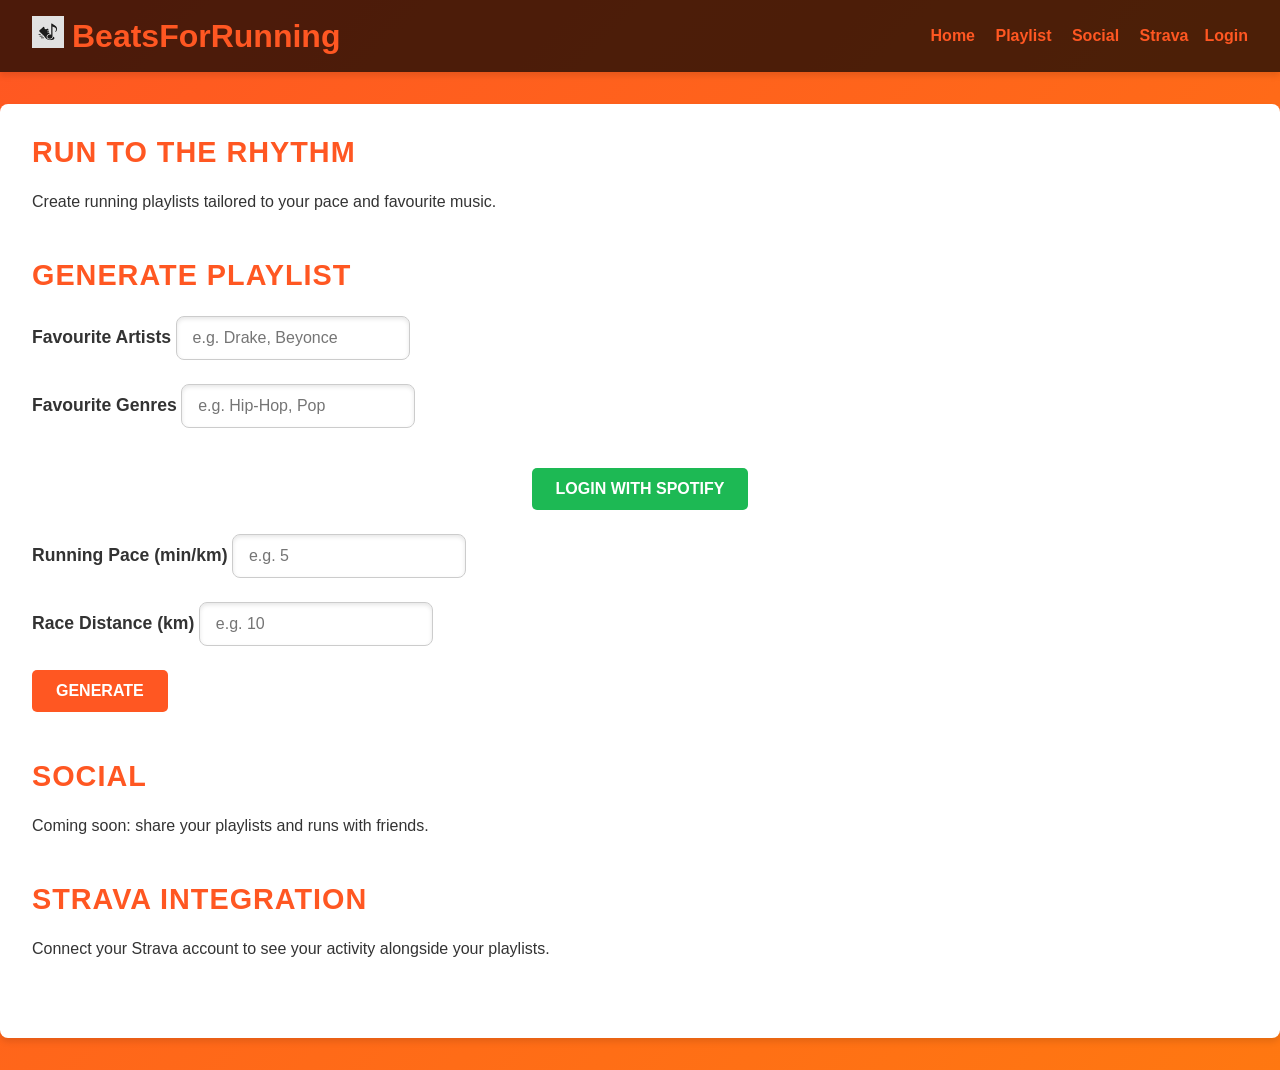
==== index.html @ 437f359e "login changes" ====
<!DOCTYPE html>
<html lang="en">
<head>
  <meta charset="UTF-8" />
  <meta name="viewport" content="width=device-width, initial-scale=1" />
  <link rel="icon" href="/favicon.ico" type="image/x-icon">
  <title>BeatsForRunning</title>
  <style>
    body {
      font-family: "Segoe UI", Tahoma, Geneva, Verdana, sans-serif;
      margin: 0;
      background: linear-gradient(135deg, #ff5722, #ff9800, #ff4081);
      color: #333;
      animation: gradientBG 10s ease infinite;
      background-size: 400% 400%;
    }

    @keyframes gradientBG {
      0% { background-position: 0% 50%; }
      50% { background-position: 100% 50%; }
      100% { background-position: 0% 50%; }
    }

    header {
      background: rgba(0, 0, 0, 0.7);
      padding: 1rem 2rem;
      display: flex;
      justify-content: space-between;
      align-items: center;
      color: #fff;
      box-shadow: 0 4px 6px rgba(0, 0, 0, 0.1);
    }

    #logo {
      display: flex;
      align-items: center;
      font-size: 2rem;
      font-weight: bold;
      color: #ff5722;
    }

    #favicon-logo {
      width: 32px;
      height: 32px;
      margin-right: 0.5rem;
    }

    nav {
      margin-left: auto;
    }

    nav a {
      margin-left: 1rem;
      text-decoration: none;
      color: #ff5722;
      font-weight: bold;
    }

    nav a:hover {
      text-decoration: underline;
    }

    main {
      max-width: 100%;
      margin: 2rem auto;
      padding: 2rem;
      background: #fff;
      border-radius: 8px;
      box-shadow: 0 4px 6px rgba(0, 0, 0, 0.1);
    }

    section {
      margin-bottom: 3rem;
    }

    h2 {
      color: #ff5722;
      margin-top: 0;
      font-size: 1.8rem;
      text-transform: uppercase;
      letter-spacing: 1px;
    }

    form {
      display: flex;
      flex-direction: column;
      gap: 1.5rem;
    }

    label {
      font-weight: bold;
      font-size: 1.1rem;
    }

    input[type="text"], input[type="number"] {
      padding: 0.75rem 1rem;
      font-size: 1rem;
      border-radius: 8px;
      border: 1px solid #ccc;
      box-shadow: inset 0 2px 4px rgba(0, 0, 0, 0.1);
      transition: border-color 0.3s;
    }

    input[type="text"]:focus, input[type="number"]:focus {
      border-color: #ff5722;
      outline: none;
    }

    button {
      background: #ff5722;
      color: #fff;
      padding: 0.75rem 1.5rem;
      border: none;
      border-radius: 5px;
      cursor: pointer;
      font-size: 1rem;
      font-weight: bold;
      text-transform: uppercase;
      transition: background 0.3s, transform 0.2s;
      width: auto; /* Adjust width to fit content */
      align-self: flex-start; /* Align with input boxes */
    }

    button:hover {
      background: #e64a19;
      transform: scale(1.05);
    }

    .song {
      padding: 0.75rem 0;
      border-bottom: 1px solid #eee;
      font-size: 1.1rem;
      display: flex;
      align-items: center;
    }

    .song::before {
      content: "♪";
      margin-right: 0.5rem;
      color: #ff4081;
      font-size: 1.2rem;
    }

    .playlist h3 {
      color: #ff4081;
      font-size: 1.5rem;
      margin-bottom: 1rem;
    }

    .playlist {
      animation: fadeIn 1s ease;
    }

    @keyframes fadeIn {
      from { opacity: 0; }
      to { opacity: 1; }
    }

    .section-link {
      text-decoration: none;
      color: #ff5722;
      transition: color 0.3s;
    }

    .section-link:hover {
      color: #e64a19;
      text-decoration: underline;
    }

    #spotify-login {
      margin-top: 1rem;
      text-align: center;
    }

    #spotify-login-btn {
      background: #1DB954;
      color: #fff;
      padding: 0.75rem 1.5rem;
      border: none;
      border-radius: 5px;
      cursor: pointer;
      font-size: 1rem;
      font-weight: bold;
      text-transform: uppercase;
      transition: background 0.3s;
    }

    #spotify-login-btn:hover {
      background: #1aa34a;
    }

    .modal {
      display: none;
      position: fixed;
      z-index: 1000;
      left: 0;
      top: 0;
      width: 100%;
      height: 100%;
      background-color: rgba(0, 0, 0, 0.5);
      justify-content: center;
      align-items: center;
    }

    .modal-content {
      background: #fff;
      padding: 2rem;
      border-radius: 8px;
      width: 100%;
      max-width: 400px;
      box-shadow: 0 4px 6px rgba(0, 0, 0, 0.1);
    }

    .close-btn {
      float: right;
      font-size: 1.5rem;
      cursor: pointer;
    }

    #auth-form div {
      margin-bottom: 1rem;
    }

    #auth-form label {
      display: block;
      font-weight: bold;
      margin-bottom: 0.5rem;
    }

    #auth-form input {
      width: 100%;
      padding: 0.5rem;
      border: 1px solid #ccc;
      border-radius: 5px;
    }

    #auth-submit-btn {
      background: #ff5722;
      color: #fff;
      padding: 0.75rem;
      border: none;
      border-radius: 5px;
      cursor: pointer;
      font-size: 1rem;
      font-weight: bold;
      text-transform: uppercase;
      transition: background 0.3s;
    }

    #auth-submit-btn:hover {
      background: #e64a19;
    }

    #toggle-auth {
      text-align: center;
      margin-top: 1rem;
    }

    #toggle-auth a {
      color: #ff5722;
      text-decoration: none;
      font-weight: bold;
    }

    #toggle-auth a:hover {
      text-decoration: underline;
    }

    /* Additional styles for login modal */
    #login-modal .modal-content {
      max-width: 300px;
    }

    #login-form div {
      margin-bottom: 1rem;
    }

    #login-form label {
      display: block;
      font-weight: bold;
      margin-bottom: 0.5rem;
    }

    #login-form input {
      width: 100%;
      padding: 0.5rem;
      border: 1px solid #ccc;
      border-radius: 5px;
    }

    #login-submit-btn {
      background: #ff5722;
      color: #fff;
      padding: 0.75rem;
      border: none;
      border-radius: 5px;
      cursor: pointer;
      font-size: 1rem;
      font-weight: bold;
      text-transform: uppercase;
      transition: background 0.3s;
    }

    #login-submit-btn:hover {
      background: #e64a19;
    }
  </style>
</head>
<body>
  <header>
    <div id="logo">
      <a href="/">
        <img src="/favicon.ico" alt="BeatsForRunning Logo" id="favicon-logo">
      </a>
      BeatsForRunning
    </div>
    <nav>
      <a href="/">Home</a>
      <a href="/playlist">Playlist</a>
      <a href="/social">Social</a>
      <a href="/strava">Strava</a>
      <a id="user-login" style="float: right; cursor: pointer;">Login</a>
    </nav>
  </header>
  <main>
    <section id="home">
      <h2>Run to the Rhythm</h2>
      <p>Create running playlists tailored to your pace and favourite music.</p>
    </section>

    <section id="playlist">
      <h2>Generate Playlist</h2>
      <form id="playlistForm">
        <div>
          <label for="artists">Favourite Artists</label>
          <input type="text" id="artists" placeholder="e.g. Drake, Beyonce" />
        </div>
        <div>
          <label for="genres">Favourite Genres</label>
          <input type="text" id="genres" placeholder="e.g. Hip-Hop, Pop" />
        </div>
        <div id="spotify-login">
          <button id="spotify-login-btn">Login with Spotify</button>
        </div>
        <div>
          <label for="pace">Running Pace (min/km)</label>
          <input type="number" id="pace" placeholder="e.g. 5" step="0.1" min="1" />
        </div>
        <div>
          <label for="distance">Race Distance (km)</label>
          <input type="number" id="distance" placeholder="e.g. 10" step="0.1" min="1" />
        </div>
        <button type="submit">Generate</button>
      </form>
      <div class="playlist" id="playlistResults"></div>
    </section>

    <section id="social">
      <h2><a href="/social" class="section-link">Social</a></h2>
      <p>Coming soon: share your playlists and runs with friends.</p>
    </section>

    <section id="strava">
      <h2><a href="/strava" class="section-link">Strava Integration</a></h2>
      <p>Connect your Strava account to see your activity alongside your playlists.</p>
    </section>
  </main>

  <div id="auth-modal" class="modal">
    <div class="modal-content">
      <span class="close-btn" id="close-auth-modal">&times;</span>
      <h2 id="auth-modal-title">Sign Up</h2>
      <form id="auth-form">
        <div>
          <label for="username">Username</label>
          <input type="text" id="username" placeholder="Enter your username" required>
        </div>
        <div id="email-field">
          <label for="email">Email</label>
          <input type="email" id="email" placeholder="Enter your email" required>
        </div>
        <div>
          <label for="password">Password</label>
          <input type="password" id="password" placeholder="Enter your password" required>
        </div>
        <button type="submit" id="auth-submit-btn">Sign Up</button>
      </form>
      <p id="toggle-auth">Already have an account? <a href="#" id="toggle-auth-link">Log In</a></p>
    </div>
  </div>

  <!-- Modal for User Login -->
  <div id="login-modal" class="modal">
    <div class="modal-content">
      <span class="close-btn" onclick="closeLoginModal()">&times;</span>
      <h2>User Login</h2>
      <form id="login-form">
        <div>
          <label for="username">Username</label>
          <input type="text" id="username" name="username" placeholder="Enter your username" required />
        </div>
        <div>
          <label for="password">Password</label>
          <input type="password" id="password" name="password" placeholder="Enter your password" required />
        </div>
        <button type="button" id="login-submit-btn" onclick="submitLogin()">Login</button>
      </form>
    </div>
  </div>

  <script>
    // Set your backend base URL here. Use '' if frontend is served by Flask, or 'http://localhost:5000' for local dev.
    const BASE_URL = 'http://localhost:5000';
    

    document.getElementById('playlistForm').addEventListener('submit', function(e) {
      e.preventDefault();

      const artistsInput = document.getElementById('artists').value;
      const genresInput = document.getElementById('genres').value;
      const paceInput = document.getElementById('pace').value;

      const artists = artistsInput.split(',').map(a => a.trim()).filter(Boolean);
      const genres = genresInput.split(',').map(g => g.trim()).filter(Boolean);
      const pace = parseFloat(paceInput);

      const params = new URLSearchParams();
      if (artists.length) params.append('artists', artists.join(','));
      if (genres.length) params.append('genres', genres.join(','));
      if (!isNaN(pace)) params.append('pace', pace);

      fetch(`${BASE_URL}/songs?${params.toString()}`)
        .then(r => r.json())
        .then(data => {
          const container = document.getElementById('playlistResults');
          container.innerHTML = '<h3>Your Playlist</h3>';
          data.songs.forEach(song => {
            const div = document.createElement('div');
            div.className = 'song';
            const tempo = song.tempo ? ` (${song.tempo} BPM)` : '';
            div.textContent = `${song.title} - ${song.artist}${tempo}`;
            container.appendChild(div);
          });
        });
    });

    document.getElementById('spotify-login-btn').addEventListener('click', () => {
        authModal.style.display = 'flex';
      });
    
      closeAuthModal.addEventListener('click', () => {
        authModal.style.display = 'none';
      });
    
      toggleAuthLink.addEventListener('click', (e) => {
        e.preventDefault();
        if (authModalTitle.textContent === 'Sign Up') {
          authModalTitle.textContent = 'Log In';
          authSubmitBtn.textContent = 'Log In';
          emailField.style.display = 'none';
          toggleAuthLink.textContent = 'Sign Up';
        } else {
          authModalTitle.textContent = 'Sign Up';
          authSubmitBtn.textContent = 'Sign Up';
          emailField.style.display = 'block';
          toggleAuthLink.textContent = 'Log In';
        }
      });
    
      authForm.addEventListener('submit', (e) => {
        e.preventDefault();
        const username = document.getElementById('username').value;
        const email = document.getElementById('email')?.value;
        const password = document.getElementById('password').value;
    
        const endpoint = authModalTitle.textContent === 'Sign Up' ? '/signup' : '/login';
        const payload = { username, password };
        if (email) payload.email = email;
    
        fetch(endpoint, {
          method: 'POST',
          headers: { 'Content-Type': 'application/json' },
          body: JSON.stringify(payload),
        })
          .then((response) => response.json())
          .then((data) => {
            if (data.error) {
              alert(data.error);
            } else {
              alert('Success!');
              authModal.style.display = 'none';
            }
          });
      });

    // Open the login modal
    document.getElementById('user-login').addEventListener('click', function(event) {
      event.preventDefault();
      const modal = document.getElementById('login-modal');
      if (modal) {
        modal.style.display = 'flex';
      } else {
        console.error('Login modal not found');
      }
    });

    // Close the login modal
    function closeLoginModal() {
      document.getElementById('login-modal').style.display = 'none';
    }

    // Submit login form
    function submitLogin() {
      const username = document.getElementById('username').value;
      const password = document.getElementById('password').value;

      fetch('/user_login', {
        method: 'POST',
        headers: {
          'Content-Type': 'application/json',
        },
        body: JSON.stringify({ username, password }),
      })
        .then(response => response.json())
        .then(data => {
          if (data.message === 'Login successful') {
            alert('Login successful!');
            closeLoginModal();
          } else {
            alert(data.error || 'Login failed.');
          }
        })
        .catch(error => {
          console.error('Error:', error);
          alert('An error occurred. Please try again.');
        });
    }
  </script>
</body>
</html>
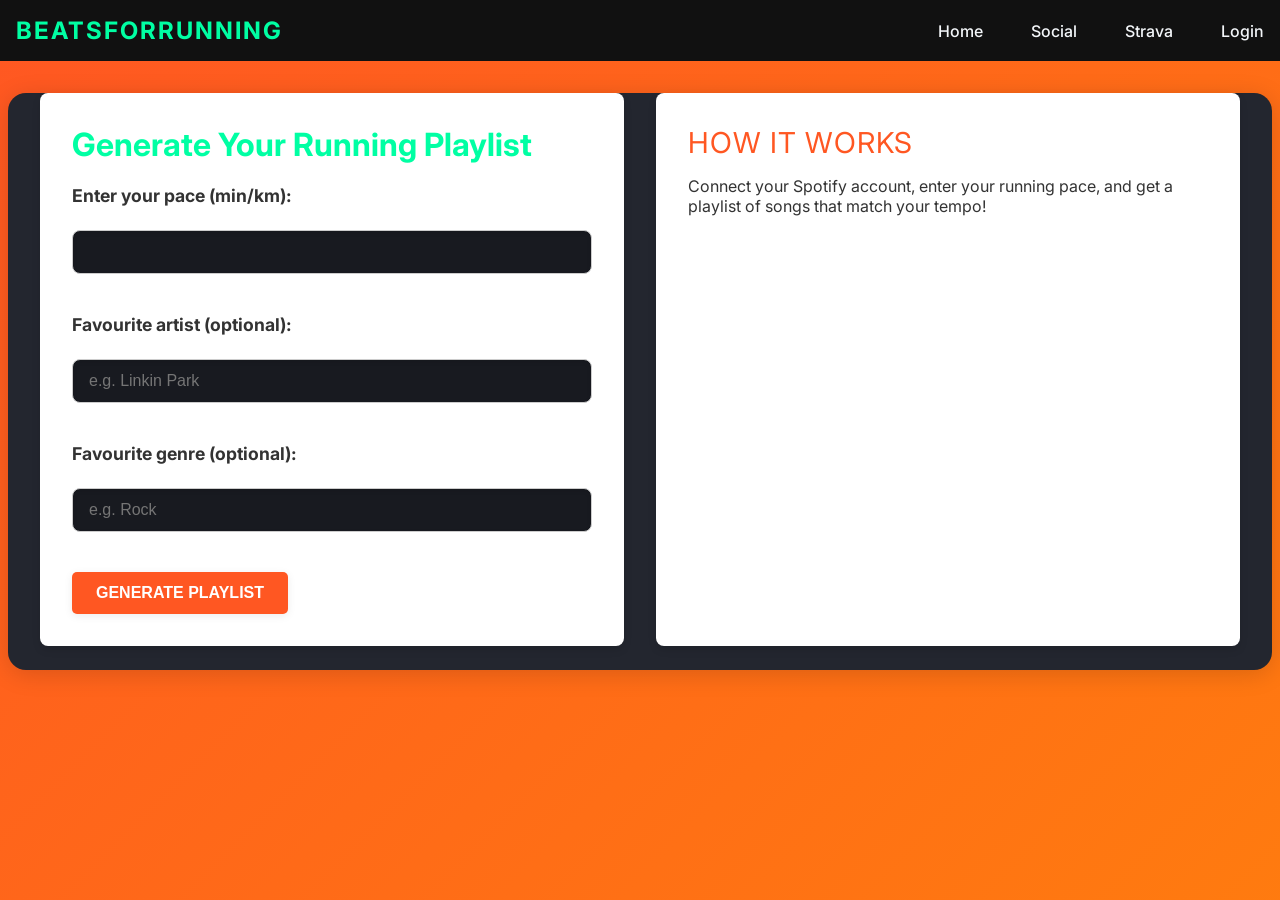
==== commit 1dbd1fd4: "feat: implement TICKET-004 Playlist Assembly and TICKET-003 Spotify Health" ====
--- a/index.html
+++ b/index.html
@@ -5,9 +5,16 @@
   <meta name="viewport" content="width=device-width, initial-scale=1" />
   <link rel="icon" href="/favicon.ico" type="image/x-icon">
   <title>BeatsForRunning</title>
+  <link rel="stylesheet" href="static/leetify-theme.css">
+  <link href="https://fonts.googleapis.com/css?family=Inter:400,500,700&display=swap" rel="stylesheet">
   <style>
+    /* Remove or override old styles that conflict with the new theme */
+    body, header, main, section, nav, #logo, nav a, main, h2 {
+      all: unset;
+    }
+
     body {
-      font-family: "Segoe UI", Tahoma, Geneva, Verdana, sans-serif;
+      font-family: "Inter", sans-serif;
       margin: 0;
       background: linear-gradient(135deg, #ff5722, #ff9800, #ff4081);
       color: #333;
@@ -304,238 +311,113 @@
     #login-submit-btn:hover {
       background: #e64a19;
     }
+
+    /* New styles for modern layout */
+    nav {
+      background: #111;
+      padding: 1rem;
+      display: flex;
+      justify-content: space-between;
+      align-items: center;
+      color: #fff;
+      position: relative;
+      z-index: 1000;
+    }
+
+    .logo {
+      font-size: 1.8rem;
+      font-weight: bold;
+      color: #ff5722;
+      text-transform: uppercase;
+      letter-spacing: 1px;
+    }
+
+    .nav-links {
+      display: flex;
+      gap: 2rem;
+    }
+
+    .nav-links a {
+      color: #fff;
+      text-decoration: none;
+      font-weight: 500;
+      transition: color 0.3s;
+    }
+
+    .nav-links a:hover {
+      color: #ff5722;
+    }
+
+    .container {
+      max-width: 1200px;
+      margin: 2rem auto;
+      padding: 0 2rem;
+      display: grid;
+      grid-template-columns: 1fr 1fr;
+      gap: 2rem;
+    }
+
+    .card {
+      background: #fff;
+      padding: 2rem;
+      border-radius: 8px;
+      box-shadow: 0 4px 8px rgba(0, 0, 0, 0.1);
+      transition: transform 0.3s;
+    }
+
+    .card:hover {
+      transform: translateY(-5px);
+    }
+
+    .btn {
+      background: #ff5722;
+      color: #fff;
+      padding: 0.75rem 1.5rem;
+      border: none;
+      border-radius: 5px;
+      cursor: pointer;
+      font-size: 1rem;
+      font-weight: bold;
+      text-transform: uppercase;
+      transition: background 0.3s, transform 0.2s;
+    }
+
+    .btn:hover {
+      background: #e64a19;
+      transform: scale(1.05);
+    }
   </style>
 </head>
 <body>
-  <header>
-    <div id="logo">
-      <a href="/">
-        <img src="/favicon.ico" alt="BeatsForRunning Logo" id="favicon-logo">
-      </a>
-      BeatsForRunning
+    <nav>
+      <div class="logo">BeatsForRunning</div>
+      <div class="nav-links">
+        <a href="/">Home</a>
+        <a href="/social">Social</a>
+        <a href="/strava">Strava</a>
+        <a id="user-login" style="cursor:pointer;">Login</a>
+      </div>
+    </nav>
+    <div class="container">
+      <div class="card">
+        <h1>Generate Your Running Playlist</h1>
+        <form id="playlistForm">
+          <label for="pace">Enter your pace (min/km):</label>
+          <input type="number" id="pace" name="pace" step="0.01" min="2" max="15" required />
+          <label for="artist">Favourite artist (optional):</label>
+          <input type="text" id="artist" name="artist" placeholder="e.g. Linkin Park" />
+          <label for="genre">Favourite genre (optional):</label>
+          <input type="text" id="genre" name="genre" placeholder="e.g. Rock" />
+          <button type="submit" class="btn">Generate Playlist</button>
+        </form>
+        <div id="playlistResults"></div>
+      </div>
+      <div class="card">
+        <h2>How It Works</h2>
+        <p>Connect your Spotify account, enter your running pace, and get a playlist of songs that match your tempo!</p>
+      </div>
     </div>
-    <nav>
-      <a href="/">Home</a>
-      <a href="/playlist">Playlist</a>
-      <a href="/social">Social</a>
-      <a href="/strava">Strava</a>
-      <a id="user-login" style="float: right; cursor: pointer;">Login</a>
-    </nav>
-  </header>
-  <main>
-    <section id="home">
-      <h2>Run to the Rhythm</h2>
-      <p>Create running playlists tailored to your pace and favourite music.</p>
-    </section>
-
-    <section id="playlist">
-      <h2>Generate Playlist</h2>
-      <form id="playlistForm">
-        <div>
-          <label for="artists">Favourite Artists</label>
-          <input type="text" id="artists" placeholder="e.g. Drake, Beyonce" />
-        </div>
-        <div>
-          <label for="genres">Favourite Genres</label>
-          <input type="text" id="genres" placeholder="e.g. Hip-Hop, Pop" />
-        </div>
-        <div id="spotify-login">
-          <button id="spotify-login-btn">Login with Spotify</button>
-        </div>
-        <div>
-          <label for="pace">Running Pace (min/km)</label>
-          <input type="number" id="pace" placeholder="e.g. 5" step="0.1" min="1" />
-        </div>
-        <div>
-          <label for="distance">Race Distance (km)</label>
-          <input type="number" id="distance" placeholder="e.g. 10" step="0.1" min="1" />
-        </div>
-        <button type="submit">Generate</button>
-      </form>
-      <div class="playlist" id="playlistResults"></div>
-    </section>
-
-    <section id="social">
-      <h2><a href="/social" class="section-link">Social</a></h2>
-      <p>Coming soon: share your playlists and runs with friends.</p>
-    </section>
-
-    <section id="strava">
-      <h2><a href="/strava" class="section-link">Strava Integration</a></h2>
-      <p>Connect your Strava account to see your activity alongside your playlists.</p>
-    </section>
-  </main>
-
-  <div id="auth-modal" class="modal">
-    <div class="modal-content">
-      <span class="close-btn" id="close-auth-modal">&times;</span>
-      <h2 id="auth-modal-title">Sign Up</h2>
-      <form id="auth-form">
-        <div>
-          <label for="username">Username</label>
-          <input type="text" id="username" placeholder="Enter your username" required>
-        </div>
-        <div id="email-field">
-          <label for="email">Email</label>
-          <input type="email" id="email" placeholder="Enter your email" required>
-        </div>
-        <div>
-          <label for="password">Password</label>
-          <input type="password" id="password" placeholder="Enter your password" required>
-        </div>
-        <button type="submit" id="auth-submit-btn">Sign Up</button>
-      </form>
-      <p id="toggle-auth">Already have an account? <a href="#" id="toggle-auth-link">Log In</a></p>
-    </div>
-  </div>
-
-  <!-- Modal for User Login -->
-  <div id="login-modal" class="modal">
-    <div class="modal-content">
-      <span class="close-btn" onclick="closeLoginModal()">&times;</span>
-      <h2>User Login</h2>
-      <form id="login-form">
-        <div>
-          <label for="username">Username</label>
-          <input type="text" id="username" name="username" placeholder="Enter your username" required />
-        </div>
-        <div>
-          <label for="password">Password</label>
-          <input type="password" id="password" name="password" placeholder="Enter your password" required />
-        </div>
-        <button type="button" id="login-submit-btn" onclick="submitLogin()">Login</button>
-      </form>
-    </div>
-  </div>
-
-  <script>
-    // Set your backend base URL here. Use '' if frontend is served by Flask, or 'http://localhost:5000' for local dev.
-    const BASE_URL = 'http://localhost:5000';
-    
-
-    document.getElementById('playlistForm').addEventListener('submit', function(e) {
-      e.preventDefault();
-
-      const artistsInput = document.getElementById('artists').value;
-      const genresInput = document.getElementById('genres').value;
-      const paceInput = document.getElementById('pace').value;
-
-      const artists = artistsInput.split(',').map(a => a.trim()).filter(Boolean);
-      const genres = genresInput.split(',').map(g => g.trim()).filter(Boolean);
-      const pace = parseFloat(paceInput);
-
-      const params = new URLSearchParams();
-      if (artists.length) params.append('artists', artists.join(','));
-      if (genres.length) params.append('genres', genres.join(','));
-      if (!isNaN(pace)) params.append('pace', pace);
-
-      fetch(`${BASE_URL}/songs?${params.toString()}`)
-        .then(r => r.json())
-        .then(data => {
-          const container = document.getElementById('playlistResults');
-          container.innerHTML = '<h3>Your Playlist</h3>';
-          data.songs.forEach(song => {
-            const div = document.createElement('div');
-            div.className = 'song';
-            const tempo = song.tempo ? ` (${song.tempo} BPM)` : '';
-            div.textContent = `${song.title} - ${song.artist}${tempo}`;
-            container.appendChild(div);
-          });
-        });
-    });
-
-    document.getElementById('spotify-login-btn').addEventListener('click', () => {
-        authModal.style.display = 'flex';
-      });
-    
-      closeAuthModal.addEventListener('click', () => {
-        authModal.style.display = 'none';
-      });
-    
-      toggleAuthLink.addEventListener('click', (e) => {
-        e.preventDefault();
-        if (authModalTitle.textContent === 'Sign Up') {
-          authModalTitle.textContent = 'Log In';
-          authSubmitBtn.textContent = 'Log In';
-          emailField.style.display = 'none';
-          toggleAuthLink.textContent = 'Sign Up';
-        } else {
-          authModalTitle.textContent = 'Sign Up';
-          authSubmitBtn.textContent = 'Sign Up';
-          emailField.style.display = 'block';
-          toggleAuthLink.textContent = 'Log In';
-        }
-      });
-    
-      authForm.addEventListener('submit', (e) => {
-        e.preventDefault();
-        const username = document.getElementById('username').value;
-        const email = document.getElementById('email')?.value;
-        const password = document.getElementById('password').value;
-    
-        const endpoint = authModalTitle.textContent === 'Sign Up' ? '/signup' : '/login';
-        const payload = { username, password };
-        if (email) payload.email = email;
-    
-        fetch(endpoint, {
-          method: 'POST',
-          headers: { 'Content-Type': 'application/json' },
-          body: JSON.stringify(payload),
-        })
-          .then((response) => response.json())
-          .then((data) => {
-            if (data.error) {
-              alert(data.error);
-            } else {
-              alert('Success!');
-              authModal.style.display = 'none';
-            }
-          });
-      });
-
-    // Open the login modal
-    document.getElementById('user-login').addEventListener('click', function(event) {
-      event.preventDefault();
-      const modal = document.getElementById('login-modal');
-      if (modal) {
-        modal.style.display = 'flex';
-      } else {
-        console.error('Login modal not found');
-      }
-    });
-
-    // Close the login modal
-    function closeLoginModal() {
-      document.getElementById('login-modal').style.display = 'none';
-    }
-
-    // Submit login form
-    function submitLogin() {
-      const username = document.getElementById('username').value;
-      const password = document.getElementById('password').value;
-
-      fetch('/user_login', {
-        method: 'POST',
-        headers: {
-          'Content-Type': 'application/json',
-        },
-        body: JSON.stringify({ username, password }),
-      })
-        .then(response => response.json())
-        .then(data => {
-          if (data.message === 'Login successful') {
-            alert('Login successful!');
-            closeLoginModal();
-          } else {
-            alert(data.error || 'Login failed.');
-          }
-        })
-        .catch(error => {
-          console.error('Error:', error);
-          alert('An error occurred. Please try again.');
-        });
-    }
-  </script>
-</body>
+    <script src="static/app.js"></script>
+  </body>
 </html>
 
--- a/static/leetify-theme.css
+++ b/static/leetify-theme.css
@@ -0,0 +1,109 @@
+body {
+  background: #181A20;
+  color: #F3F6F9;
+  font-family: 'Inter', Arial, sans-serif;
+  margin: 0;
+  padding: 0;
+}
+
+nav {
+  background: #23262F;
+  padding: 1rem 2rem;
+  display: flex;
+  align-items: center;
+  justify-content: space-between;
+  box-shadow: 0 2px 8px rgba(0,0,0,0.1);
+}
+
+nav .logo {
+  font-size: 1.5rem;
+  font-weight: bold;
+  color: #00FFA3;
+  letter-spacing: 2px;
+}
+
+nav .nav-links {
+  display: flex;
+  gap: 2rem;
+}
+
+nav .nav-links a {
+  color: #F3F6F9;
+  text-decoration: none;
+  font-weight: 500;
+  transition: color 0.2s;
+}
+
+nav .nav-links a:hover {
+  color: #00FFA3;
+}
+
+.container {
+  max-width: 900px;
+  margin: 2rem auto;
+  padding: 2rem;
+  background: #23262F;
+  border-radius: 18px;
+  box-shadow: 0 4px 24px rgba(0,0,0,0.15);
+}
+
+.card {
+  background: #23262F;
+  border-radius: 14px;
+  box-shadow: 0 2px 12px rgba(0,0,0,0.12);
+  padding: 1.5rem;
+  margin-bottom: 1.5rem;
+  transition: none;
+}
+
+.card:hover {
+  box-shadow: 0 2px 12px rgba(0,0,0,0.12);
+  transform: none;
+}
+
+h1, h2, h3 {
+  color: #00FFA3;
+  margin-top: 0;
+}
+
+button, .btn {
+  background: linear-gradient(90deg, #00FFA3 0%, #00B8FF 100%);
+  color: #181A20;
+  border: none;
+  border-radius: 8px;
+  padding: 0.75rem 1.5rem;
+  font-size: 1rem;
+  font-weight: bold;
+  cursor: pointer;
+  transition: box-shadow 0.2s, background 0.2s;
+  box-shadow: 0 2px 8px rgba(0,0,0,0.08);
+}
+
+button:hover, .btn:hover {
+  background: linear-gradient(90deg, #00B8FF 0%, #00FFA3 100%);
+  color: #23262F;
+}
+
+input, select {
+  background: #181A20;
+  color: #F3F6F9;
+  border: 1px solid #2A2D3A;
+  border-radius: 6px;
+  padding: 0.5rem 1rem;
+  margin-bottom: 1rem;
+  font-size: 1rem;
+}
+
+@media (max-width: 600px) {
+  .container {
+    padding: 1rem;
+  }
+  nav {
+    flex-direction: column;
+    gap: 1rem;
+  }
+  .nav-links {
+    flex-direction: column;
+    gap: 1rem;
+  }
+}
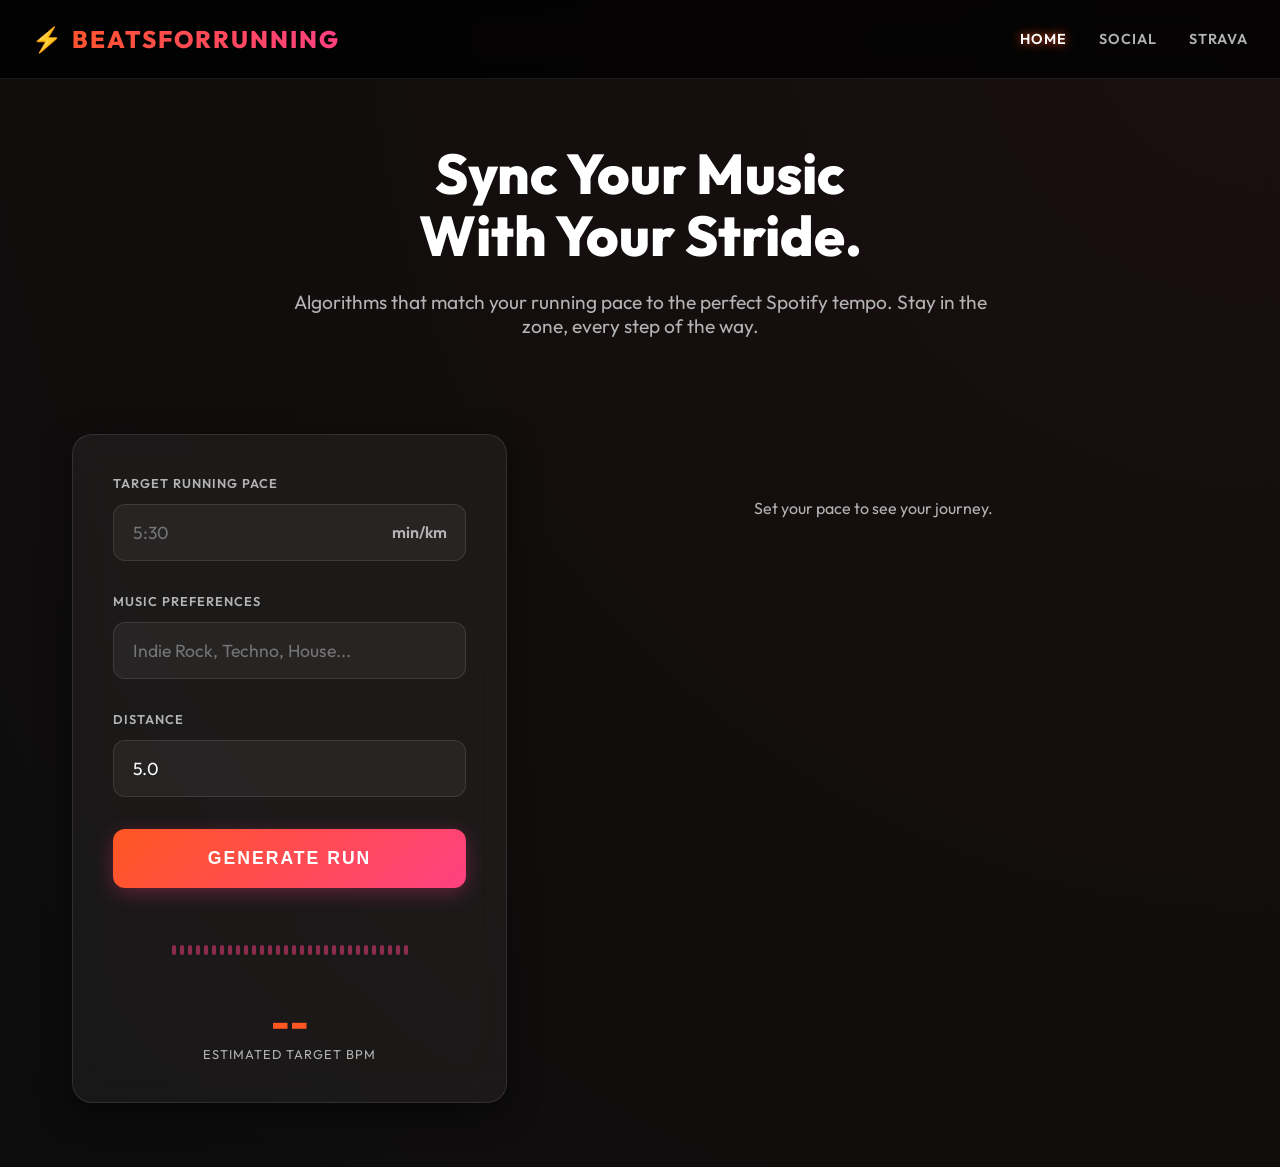
==== commit b821b57f: "fix: restore frontend files to root for Amplify compatibility and update Flask paths" ====
--- a/index.html
+++ b/index.html
@@ -4,420 +4,357 @@
   <meta charset="UTF-8" />
   <meta name="viewport" content="width=device-width, initial-scale=1" />
   <link rel="icon" href="/favicon.ico" type="image/x-icon">
-  <title>BeatsForRunning</title>
-  <link rel="stylesheet" href="static/leetify-theme.css">
-  <link href="https://fonts.googleapis.com/css?family=Inter:400,500,700&display=swap" rel="stylesheet">
+  <title>BeatsForRunning | Sync Your Stride</title>
+  <link href="https://fonts.googleapis.com/css2?family=Outfit:wght@300;400;600;800&display=swap" rel="stylesheet">
   <style>
-    /* Remove or override old styles that conflict with the new theme */
-    body, header, main, section, nav, #logo, nav a, main, h2 {
-      all: unset;
+    :root {
+      --bg-color: #0c0c0c;
+      --card-bg: rgba(255, 255, 255, 0.05);
+      --glass-border: rgba(255, 255, 255, 0.1);
+      --accent-orange: #FF5722;
+      --accent-pink: #FF4081;
+      --spotify-green: #1DB954;
+      --text-main: #ffffff;
+      --text-dim: #b3b3b3;
+    }
+
+    * {
+      box-sizing: border-box;
+      margin: 0;
+      padding: 0;
     }
 
     body {
-      font-family: "Inter", sans-serif;
-      margin: 0;
-      background: linear-gradient(135deg, #ff5722, #ff9800, #ff4081);
-      color: #333;
-      animation: gradientBG 10s ease infinite;
-      background-size: 400% 400%;
-    }
-
-    @keyframes gradientBG {
-      0% { background-position: 0% 50%; }
-      50% { background-position: 100% 50%; }
-      100% { background-position: 0% 50%; }
+      font-family: 'Outfit', sans-serif;
+      background-color: var(--bg-color);
+      color: var(--text-main);
+      overflow-x: hidden;
+      min-height: 100vh;
+      background: radial-gradient(circle at top right, #1a0f0f, var(--bg-color)),
+                  radial-gradient(circle at bottom left, #0f1a14, var(--bg-color));
     }
 
     header {
-      background: rgba(0, 0, 0, 0.7);
-      padding: 1rem 2rem;
+      padding: 1.5rem 2rem;
       display: flex;
       justify-content: space-between;
       align-items: center;
-      color: #fff;
-      box-shadow: 0 4px 6px rgba(0, 0, 0, 0.1);
-    }
-
-    #logo {
-      display: flex;
-      align-items: center;
-      font-size: 2rem;
-      font-weight: bold;
-      color: #ff5722;
-    }
-
-    #favicon-logo {
-      width: 32px;
-      height: 32px;
-      margin-right: 0.5rem;
+      background: rgba(0, 0, 0, 0.8);
+      backdrop-filter: blur(10px);
+      position: sticky;
+      top: 0;
+      z-index: 100;
+      border-bottom: 1px solid var(--glass-border);
+    }
+
+    .logo {
+      font-size: 1.5rem;
+      font-weight: 800;
+      text-transform: uppercase;
+      letter-spacing: 2px;
+      background: linear-gradient(90deg, var(--accent-orange), var(--accent-pink));
+      -webkit-background-clip: text;
+      -webkit-text-fill-color: transparent;
+      display: flex;
+      align-items: center;
+      gap: 0.5rem;
+    }
+
+    .logo::before {
+      content: '⚡';
+      -webkit-text-fill-color: var(--accent-orange);
     }
 
     nav {
-      margin-left: auto;
+      display: flex;
+      gap: 2rem;
     }
 
     nav a {
-      margin-left: 1rem;
+      color: var(--text-dim);
       text-decoration: none;
-      color: #ff5722;
-      font-weight: bold;
-    }
-
-    nav a:hover {
-      text-decoration: underline;
-    }
-
-    main {
-      max-width: 100%;
-      margin: 2rem auto;
-      padding: 2rem;
-      background: #fff;
-      border-radius: 8px;
-      box-shadow: 0 4px 6px rgba(0, 0, 0, 0.1);
-    }
-
-    section {
-      margin-bottom: 3rem;
-    }
-
-    h2 {
-      color: #ff5722;
-      margin-top: 0;
-      font-size: 1.8rem;
+      font-weight: 600;
+      transition: all 0.3s ease;
+      font-size: 0.9rem;
       text-transform: uppercase;
       letter-spacing: 1px;
     }
 
-    form {
-      display: flex;
-      flex-direction: column;
-      gap: 1.5rem;
+    nav a:hover, nav a.active {
+      color: var(--text-main);
+      text-shadow: 0 0 10px var(--accent-orange);
+    }
+
+    .hero {
+      padding: 4rem 2rem;
+      text-align: center;
+      max-width: 800px;
+      margin: 0 auto;
+    }
+
+    .hero h1 {
+      font-size: 3.5rem;
+      font-weight: 800;
+      line-height: 1.1;
+      margin-bottom: 1.5rem;
+    }
+
+    .hero p {
+      color: var(--text-dim);
+      font-size: 1.2rem;
+      margin-bottom: 2rem;
+    }
+
+    .main-container {
+      max-width: 1200px;
+      margin: 0 auto 4rem auto;
+      padding: 0 2rem;
+      display: grid;
+      grid-template-columns: 1fr 1.5fr;
+      gap: 3rem;
+    }
+
+    .glass-card {
+      background: var(--card-bg);
+      backdrop-filter: blur(15px);
+      border: 1px solid var(--glass-border);
+      border-radius: 20px;
+      padding: 2.5rem;
+      box-shadow: 0 10px 30px rgba(0,0,0,0.5);
+    }
+
+    .form-group {
+      margin-bottom: 2rem;
     }
 
     label {
-      font-weight: bold;
+      display: block;
+      margin-bottom: 0.8rem;
+      font-weight: 600;
+      color: var(--text-dim);
+      text-transform: uppercase;
+      font-size: 0.8rem;
+      letter-spacing: 1px;
+    }
+
+    input {
+      width: 100%;
+      background: rgba(255, 255, 255, 0.05);
+      border: 1px solid var(--glass-border);
+      padding: 1rem 1.2rem;
+      border-radius: 12px;
+      color: white;
+      font-family: inherit;
       font-size: 1.1rem;
-    }
-
-    input[type="text"], input[type="number"] {
-      padding: 0.75rem 1rem;
-      font-size: 1rem;
-      border-radius: 8px;
-      border: 1px solid #ccc;
-      box-shadow: inset 0 2px 4px rgba(0, 0, 0, 0.1);
-      transition: border-color 0.3s;
-    }
-
-    input[type="text"]:focus, input[type="number"]:focus {
-      border-color: #ff5722;
+      transition: all 0.3s ease;
+    }
+
+    input:focus {
       outline: none;
-    }
-
-    button {
-      background: #ff5722;
-      color: #fff;
-      padding: 0.75rem 1.5rem;
+      border-color: var(--accent-orange);
+      box-shadow: 0 0 15px rgba(255, 87, 34, 0.2);
+      background: rgba(255, 255, 255, 0.08);
+    }
+
+    .pace-input-wrapper {
+      position: relative;
+    }
+
+    .pace-input-wrapper span {
+      position: absolute;
+      right: 1.2rem;
+      top: 50%;
+      transform: translateY(-50%);
+      color: var(--text-dim);
+      font-weight: 600;
+    }
+
+    .btn-generate {
+      width: 100%;
+      background: linear-gradient(135deg, var(--accent-orange), var(--accent-pink));
+      color: white;
       border: none;
-      border-radius: 5px;
+      padding: 1.2rem;
+      border-radius: 12px;
+      font-size: 1.1rem;
+      font-weight: 800;
+      text-transform: uppercase;
+      letter-spacing: 2px;
       cursor: pointer;
-      font-size: 1rem;
-      font-weight: bold;
-      text-transform: uppercase;
-      transition: background 0.3s, transform 0.2s;
-      width: auto; /* Adjust width to fit content */
-      align-self: flex-start; /* Align with input boxes */
-    }
-
-    button:hover {
-      background: #e64a19;
-      transform: scale(1.05);
-    }
-
-    .song {
-      padding: 0.75rem 0;
-      border-bottom: 1px solid #eee;
-      font-size: 1.1rem;
-      display: flex;
-      align-items: center;
-    }
-
-    .song::before {
-      content: "♪";
-      margin-right: 0.5rem;
-      color: #ff4081;
-      font-size: 1.2rem;
-    }
-
-    .playlist h3 {
-      color: #ff4081;
-      font-size: 1.5rem;
-      margin-bottom: 1rem;
-    }
-
-    .playlist {
-      animation: fadeIn 1s ease;
-    }
-
-    @keyframes fadeIn {
-      from { opacity: 0; }
-      to { opacity: 1; }
-    }
-
-    .section-link {
-      text-decoration: none;
-      color: #ff5722;
-      transition: color 0.3s;
-    }
-
-    .section-link:hover {
-      color: #e64a19;
-      text-decoration: underline;
-    }
-
-    #spotify-login {
-      margin-top: 1rem;
-      text-align: center;
-    }
-
-    #spotify-login-btn {
-      background: #1DB954;
-      color: #fff;
-      padding: 0.75rem 1.5rem;
-      border: none;
-      border-radius: 5px;
-      cursor: pointer;
-      font-size: 1rem;
-      font-weight: bold;
-      text-transform: uppercase;
-      transition: background 0.3s;
-    }
-
-    #spotify-login-btn:hover {
-      background: #1aa34a;
-    }
-
-    .modal {
-      display: none;
-      position: fixed;
-      z-index: 1000;
-      left: 0;
-      top: 0;
-      width: 100%;
-      height: 100%;
-      background-color: rgba(0, 0, 0, 0.5);
+      transition: all 0.3s ease;
+      box-shadow: 0 5px 20px rgba(255, 64, 129, 0.3);
+    }
+
+    .btn-generate:hover {
+      transform: translateY(-2px);
+      box-shadow: 0 10px 30px rgba(255, 64, 129, 0.5);
+    }
+
+    .visualizer-container {
+      margin-top: 2rem;
+      height: 60px;
+      display: flex;
+      align-items: center;
       justify-content: center;
-      align-items: center;
-    }
-
-    .modal-content {
-      background: #fff;
-      padding: 2rem;
-      border-radius: 8px;
-      width: 100%;
-      max-width: 400px;
-      box-shadow: 0 4px 6px rgba(0, 0, 0, 0.1);
-    }
-
-    .close-btn {
-      float: right;
-      font-size: 1.5rem;
-      cursor: pointer;
-    }
-
-    #auth-form div {
-      margin-bottom: 1rem;
-    }
-
-    #auth-form label {
-      display: block;
-      font-weight: bold;
-      margin-bottom: 0.5rem;
-    }
-
-    #auth-form input {
-      width: 100%;
-      padding: 0.5rem;
-      border: 1px solid #ccc;
-      border-radius: 5px;
-    }
-
-    #auth-submit-btn {
-      background: #ff5722;
-      color: #fff;
-      padding: 0.75rem;
-      border: none;
-      border-radius: 5px;
-      cursor: pointer;
-      font-size: 1rem;
-      font-weight: bold;
-      text-transform: uppercase;
-      transition: background 0.3s;
-    }
-
-    #auth-submit-btn:hover {
-      background: #e64a19;
-    }
-
-    #toggle-auth {
+      gap: 4px;
+    }
+
+    .bar {
+      width: 4px;
+      height: 10px;
+      background: var(--accent-pink);
+      border-radius: 2px;
+      transition: height 0.2s ease;
+      opacity: 0.5;
+    }
+
+    .bpm-display {
       text-align: center;
       margin-top: 1rem;
-    }
-
-    #toggle-auth a {
-      color: #ff5722;
+      font-size: 2.5rem;
+      font-weight: 800;
+      color: var(--accent-orange);
+    }
+
+    .bpm-label {
+      text-align: center;
+      color: var(--text-dim);
+      font-size: 0.8rem;
+      text-transform: uppercase;
+      letter-spacing: 1px;
+    }
+
+    .playlist-results {
+      max-height: 800px;
+      overflow-y: auto;
+      padding-right: 1rem;
+    }
+
+    .playlist-results::-webkit-scrollbar {
+      width: 6px;
+    }
+
+    .playlist-results::-webkit-scrollbar-thumb {
+      background: var(--glass-border);
+      border-radius: 10px;
+    }
+
+    .track-card {
+      display: flex;
+      align-items: center;
+      gap: 1.5rem;
+      padding: 1.2rem;
+      background: rgba(255, 255, 255, 0.03);
+      border-radius: 15px;
+      margin-bottom: 1rem;
+      border: 1px solid transparent;
+      transition: all 0.3s ease;
+    }
+
+    .track-card:hover {
+      background: rgba(255, 255, 255, 0.06);
+      border-color: var(--glass-border);
+      transform: translateX(5px);
+    }
+
+    .track-art {
+      width: 60px;
+      height: 60px;
+      background: linear-gradient(45deg, #333, #111);
+      border-radius: 8px;
+      display: flex;
+      align-items: center;
+      justify-content: center;
+      font-size: 1.5rem;
+      box-shadow: 0 4px 10px rgba(0,0,0,0.3);
+    }
+
+    .track-info {
+      flex-grow: 1;
+    }
+
+    .track-name {
+      font-weight: 700;
+      font-size: 1.1rem;
+      margin-bottom: 0.2rem;
+    }
+
+    .track-artist {
+      color: var(--text-dim);
+      font-size: 0.9rem;
+    }
+
+    .track-uri {
+      color: var(--spotify-green);
+      font-size: 0.8rem;
+      cursor: pointer;
       text-decoration: none;
-      font-weight: bold;
-    }
-
-    #toggle-auth a:hover {
-      text-decoration: underline;
-    }
-
-    /* Additional styles for login modal */
-    #login-modal .modal-content {
-      max-width: 300px;
-    }
-
-    #login-form div {
-      margin-bottom: 1rem;
-    }
-
-    #login-form label {
-      display: block;
-      font-weight: bold;
-      margin-bottom: 0.5rem;
-    }
-
-    #login-form input {
-      width: 100%;
-      padding: 0.5rem;
-      border: 1px solid #ccc;
-      border-radius: 5px;
-    }
-
-    #login-submit-btn {
-      background: #ff5722;
-      color: #fff;
-      padding: 0.75rem;
-      border: none;
-      border-radius: 5px;
-      cursor: pointer;
-      font-size: 1rem;
-      font-weight: bold;
-      text-transform: uppercase;
-      transition: background 0.3s;
-    }
-
-    #login-submit-btn:hover {
-      background: #e64a19;
-    }
-
-    /* New styles for modern layout */
-    nav {
-      background: #111;
-      padding: 1rem;
-      display: flex;
-      justify-content: space-between;
-      align-items: center;
-      color: #fff;
-      position: relative;
-      z-index: 1000;
-    }
-
-    .logo {
-      font-size: 1.8rem;
-      font-weight: bold;
-      color: #ff5722;
-      text-transform: uppercase;
-      letter-spacing: 1px;
-    }
-
-    .nav-links {
-      display: flex;
-      gap: 2rem;
-    }
-
-    .nav-links a {
-      color: #fff;
-      text-decoration: none;
-      font-weight: 500;
-      transition: color 0.3s;
-    }
-
-    .nav-links a:hover {
-      color: #ff5722;
-    }
-
-    .container {
-      max-width: 1200px;
-      margin: 2rem auto;
-      padding: 0 2rem;
-      display: grid;
-      grid-template-columns: 1fr 1fr;
-      gap: 2rem;
-    }
-
-    .card {
-      background: #fff;
-      padding: 2rem;
-      border-radius: 8px;
-      box-shadow: 0 4px 8px rgba(0, 0, 0, 0.1);
-      transition: transform 0.3s;
-    }
-
-    .card:hover {
-      transform: translateY(-5px);
-    }
-
-    .btn {
-      background: #ff5722;
-      color: #fff;
-      padding: 0.75rem 1.5rem;
-      border: none;
-      border-radius: 5px;
-      cursor: pointer;
-      font-size: 1rem;
-      font-weight: bold;
-      text-transform: uppercase;
-      transition: background 0.3s, transform 0.2s;
-    }
-
-    .btn:hover {
-      background: #e64a19;
-      transform: scale(1.05);
+    }
+
+    @media (max-width: 900px) {
+      .main-container {
+        grid-template-columns: 1fr;
+      }
+      .hero h1 {
+        font-size: 2.5rem;
+      }
     }
   </style>
 </head>
 <body>
+  <header>
+    <div class="logo">BeatsForRunning</div>
     <nav>
-      <div class="logo">BeatsForRunning</div>
-      <div class="nav-links">
-        <a href="/">Home</a>
-        <a href="/social">Social</a>
-        <a href="/strava">Strava</a>
-        <a id="user-login" style="cursor:pointer;">Login</a>
+      <a href="/" class="active">Home</a>
+      <a href="/social">Social</a>
+      <a href="/strava">Strava</a>
+    </nav>
+  </header>
+
+  <section class="hero">
+    <h1>Sync Your Music <br>With Your Stride.</h1>
+    <p>Algorithms that match your running pace to the perfect Spotify tempo. Stay in the zone, every step of the way.</p>
+  </section>
+
+  <div class="main-container">
+    <div class="glass-card">
+      <form id="playlistForm">
+        <div class="form-group">
+          <label>Target Running Pace</label>
+          <div class="pace-input-wrapper">
+            <input type="text" id="pace" placeholder="5:30" required pattern="^\d+:\d{2}$">
+            <span>min/km</span>
+          </div>
+        </div>
+
+        <div class="form-group">
+          <label>Music Preferences</label>
+          <input type="text" id="genre" placeholder="Indie Rock, Techno, House...">
+        </div>
+
+        <div class="form-group">
+          <label>Distance</label>
+          <input type="number" id="distance" value="5.0" step="0.5">
+        </div>
+
+        <button type="submit" class="btn-generate">Generate Run</button>
+      </form>
+
+      <div class="visualizer-container" id="visualizer">
+        <!-- Bars added via JS -->
       </div>
-    </nav>
-    <div class="container">
-      <div class="card">
-        <h1>Generate Your Running Playlist</h1>
-        <form id="playlistForm">
-          <label for="pace">Enter your pace (min/km):</label>
-          <input type="number" id="pace" name="pace" step="0.01" min="2" max="15" required />
-          <label for="artist">Favourite artist (optional):</label>
-          <input type="text" id="artist" name="artist" placeholder="e.g. Linkin Park" />
-          <label for="genre">Favourite genre (optional):</label>
-          <input type="text" id="genre" name="genre" placeholder="e.g. Rock" />
-          <button type="submit" class="btn">Generate Playlist</button>
-        </form>
-        <div id="playlistResults"></div>
-      </div>
-      <div class="card">
-        <h2>How It Works</h2>
-        <p>Connect your Spotify account, enter your running pace, and get a playlist of songs that match your tempo!</p>
+      <div class="bpm-display" id="bpm-val">--</div>
+      <div class="bpm-label">Estimated Target BPM</div>
+    </div>
+
+    <div class="playlist-results" id="playlistResults">
+      <!-- Tracks will appear here -->
+      <div style="text-align: center; color: var(--text-dim); margin-top: 4rem;">
+        <p>Set your pace to see your journey.</p>
       </div>
     </div>
-    <script src="static/app.js"></script>
-  </body>
+  </div>
+
+  <script src="static/app.js"></script>
+</body>
 </html>
-
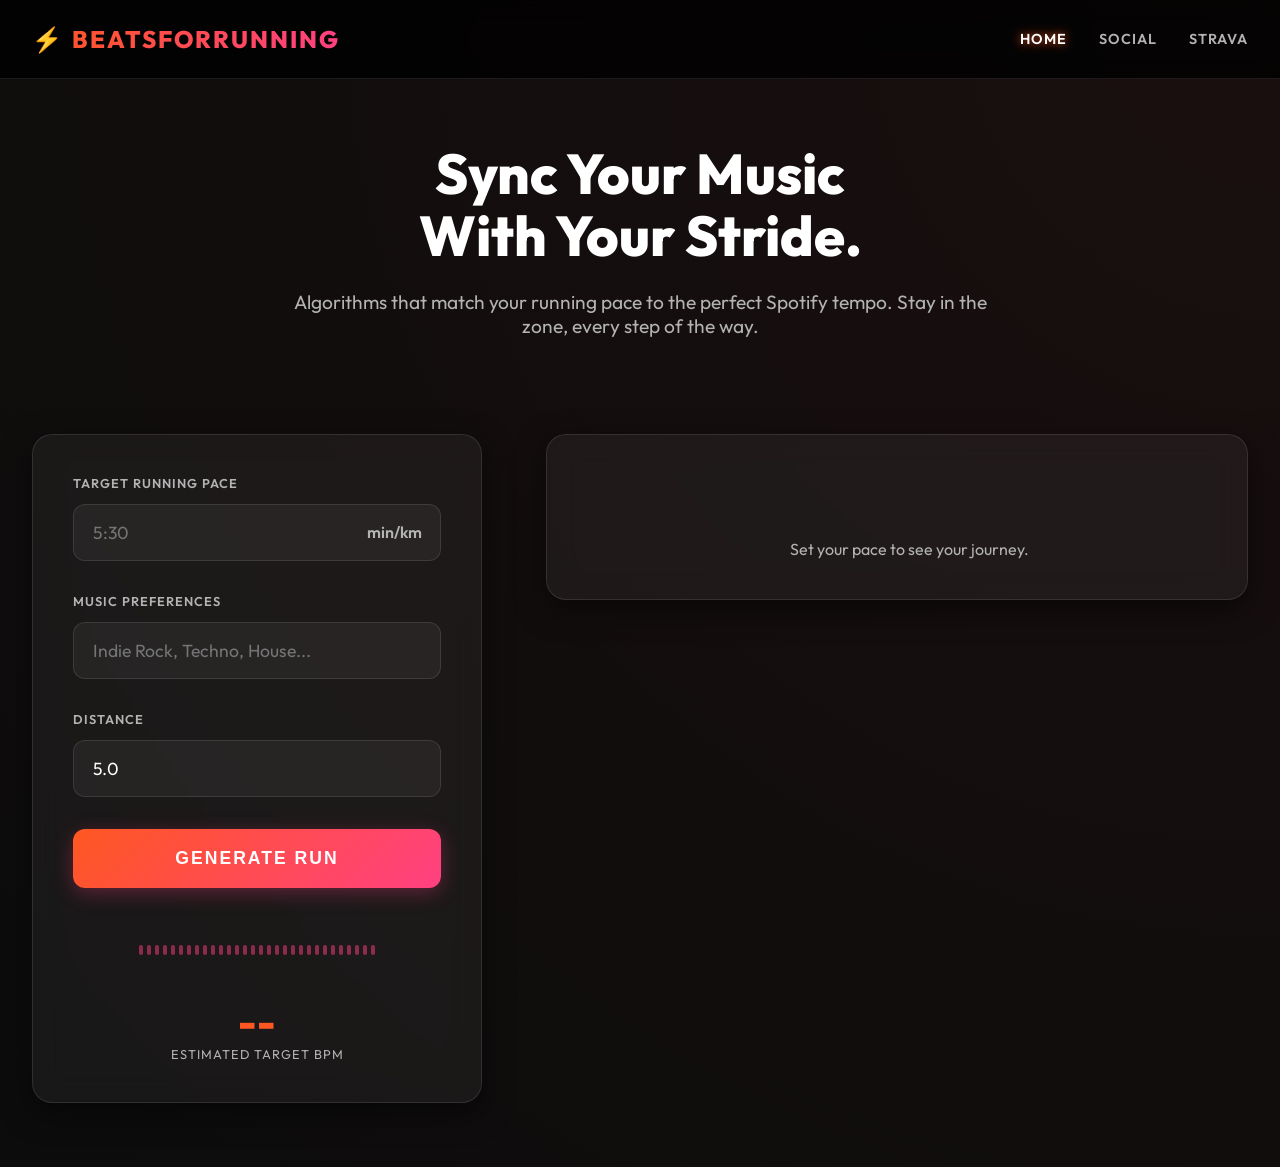
==== commit 529ada0a: "feat: implement TICKET-008 Spotify playlist widget and two-column layout" ====
--- a/index.html
+++ b/index.html
@@ -1,5 +1,6 @@
 <!DOCTYPE html>
 <html lang="en">
+
 <head>
   <meta charset="UTF-8" />
   <meta name="viewport" content="width=device-width, initial-scale=1" />
@@ -31,7 +32,7 @@
       overflow-x: hidden;
       min-height: 100vh;
       background: radial-gradient(circle at top right, #1a0f0f, var(--bg-color)),
-                  radial-gradient(circle at bottom left, #0f1a14, var(--bg-color));
+        radial-gradient(circle at bottom left, #0f1a14, var(--bg-color));
     }
 
     header {
@@ -80,7 +81,8 @@
       letter-spacing: 1px;
     }
 
-    nav a:hover, nav a.active {
+    nav a:hover,
+    nav a.active {
       color: var(--text-main);
       text-shadow: 0 0 10px var(--accent-orange);
     }
@@ -106,12 +108,13 @@
     }
 
     .main-container {
-      max-width: 1200px;
+      max-width: 1400px;
       margin: 0 auto 4rem auto;
       padding: 0 2rem;
       display: grid;
-      grid-template-columns: 1fr 1.5fr;
-      gap: 3rem;
+      grid-template-columns: 450px 1fr;
+      gap: 4rem;
+      align-items: start;
     }
 
     .glass-card {
@@ -120,7 +123,7 @@
       border: 1px solid var(--glass-border);
       border-radius: 20px;
       padding: 2.5rem;
-      box-shadow: 0 10px 30px rgba(0,0,0,0.5);
+      box-shadow: 0 10px 30px rgba(0, 0, 0, 0.5);
     }
 
     .form-group {
@@ -266,7 +269,7 @@
       align-items: center;
       justify-content: center;
       font-size: 1.5rem;
-      box-shadow: 0 4px 10px rgba(0,0,0,0.3);
+      box-shadow: 0 4px 10px rgba(0, 0, 0, 0.3);
     }
 
     .track-info {
@@ -295,12 +298,14 @@
       .main-container {
         grid-template-columns: 1fr;
       }
+
       .hero h1 {
         font-size: 2.5rem;
       }
     }
   </style>
 </head>
+
 <body>
   <header>
     <div class="logo">BeatsForRunning</div>
@@ -313,7 +318,8 @@
 
   <section class="hero">
     <h1>Sync Your Music <br>With Your Stride.</h1>
-    <p>Algorithms that match your running pace to the perfect Spotify tempo. Stay in the zone, every step of the way.</p>
+    <p>Algorithms that match your running pace to the perfect Spotify tempo. Stay in the zone, every step of the way.
+    </p>
   </section>
 
   <div class="main-container">
@@ -347,14 +353,19 @@
       <div class="bpm-label">Estimated Target BPM</div>
     </div>
 
-    <div class="playlist-results" id="playlistResults">
-      <!-- Tracks will appear here -->
-      <div style="text-align: center; color: var(--text-dim); margin-top: 4rem;">
-        <p>Set your pace to see your journey.</p>
+    <div class="playlist-results glass-card" id="playlistResults">
+      <div id="spotify-widget-container" style="margin-bottom: 2rem; display: none;">
+        <div id="spotify-embed"></div>
+      </div>
+      <div id="tracks-list">
+        <div style="text-align: center; color: var(--text-dim); margin-top: 4rem;">
+          <p>Set your pace to see your journey.</p>
+        </div>
       </div>
     </div>
   </div>
 
   <script src="static/app.js"></script>
 </body>
-</html>
+
+</html>
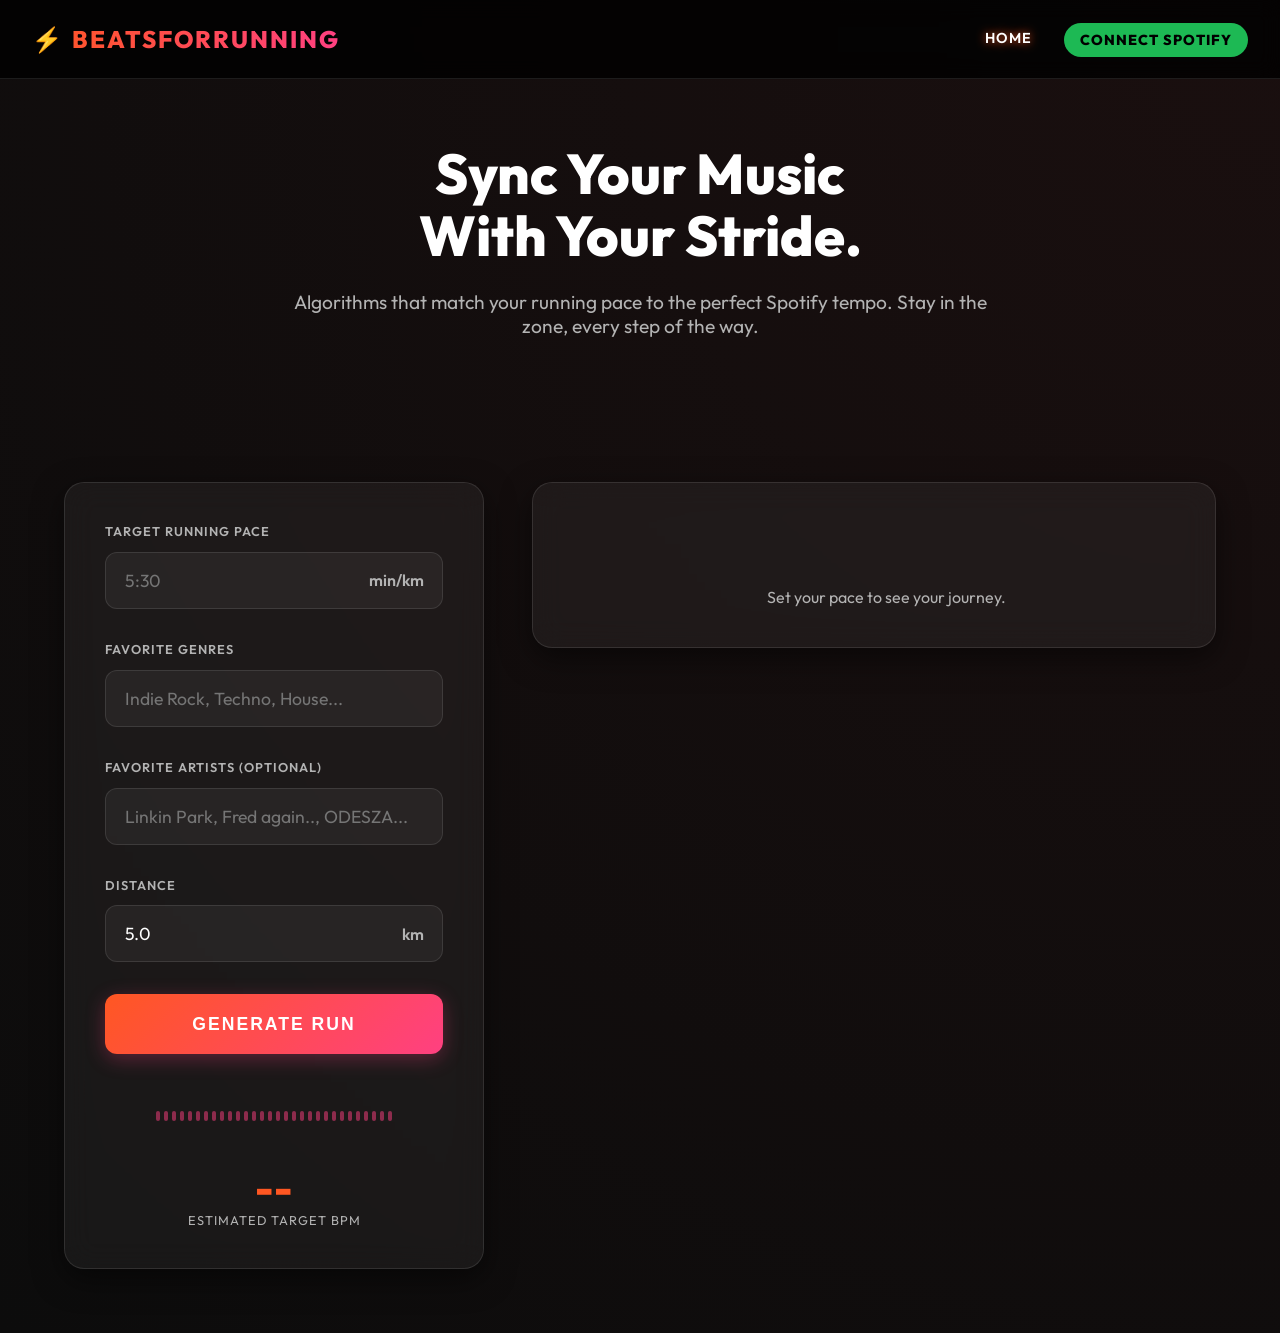
==== commit 6e4014b3: "feat: Enhance playlist variety, search accuracy, and UI focus. Implemented half-time BPM discovery a" ====
--- a/index.html
+++ b/index.html
@@ -55,6 +55,7 @@
       letter-spacing: 2px;
       background: linear-gradient(90deg, var(--accent-orange), var(--accent-pink));
       -webkit-background-clip: text;
+      background-clip: text;
       -webkit-text-fill-color: transparent;
       display: flex;
       align-items: center;
@@ -109,11 +110,14 @@
 
     .main-container {
       max-width: 1400px;
-      margin: 0 auto 4rem auto;
-      padding: 0 2rem;
+      margin: 3rem auto 4rem auto;
+      padding: 0 4rem;
+      /* Increased padding */
       display: grid;
-      grid-template-columns: 450px 1fr;
-      gap: 4rem;
+      grid-template-columns: 420px 1fr;
+      /* Slightly narrower left card */
+      gap: 3rem;
+      /* Reduced gap */
       align-items: start;
     }
 
@@ -309,14 +313,17 @@
 <body>
   <header>
     <div class="logo">BeatsForRunning</div>
-    <nav>
+    <nav id="nav-links">
       <a href="/" class="active">Home</a>
-      <a href="/social">Social</a>
-      <a href="/strava">Strava</a>
+      <div id="user-status" style="display: inline-block;">
+        <a href="/login"
+          style="background: var(--spotify-green); color: black; padding: 0.5rem 1rem; border-radius: 20px; font-weight: 800;">Connect
+          Spotify</a>
+      </div>
     </nav>
   </header>
 
-  <section class="hero">
+  <section class="hero" id="hero-section">
     <h1>Sync Your Music <br>With Your Stride.</h1>
     <p>Algorithms that match your running pace to the perfect Spotify tempo. Stay in the zone, every step of the way.
     </p>
@@ -334,13 +341,21 @@
         </div>
 
         <div class="form-group">
-          <label>Music Preferences</label>
+          <label>Favorite Genres</label>
           <input type="text" id="genre" placeholder="Indie Rock, Techno, House...">
+        </div>
+
+        <div class="form-group">
+          <label>Favorite Artists (Optional)</label>
+          <input type="text" id="artists" placeholder="Linkin Park, Fred again.., ODESZA...">
         </div>
 
         <div class="form-group">
           <label>Distance</label>
-          <input type="number" id="distance" value="5.0" step="0.5">
+          <div class="pace-input-wrapper">
+            <input type="number" id="distance" value="5.0" step="0.5">
+            <span>km</span>
+          </div>
         </div>
 
         <button type="submit" class="btn-generate">Generate Run</button>
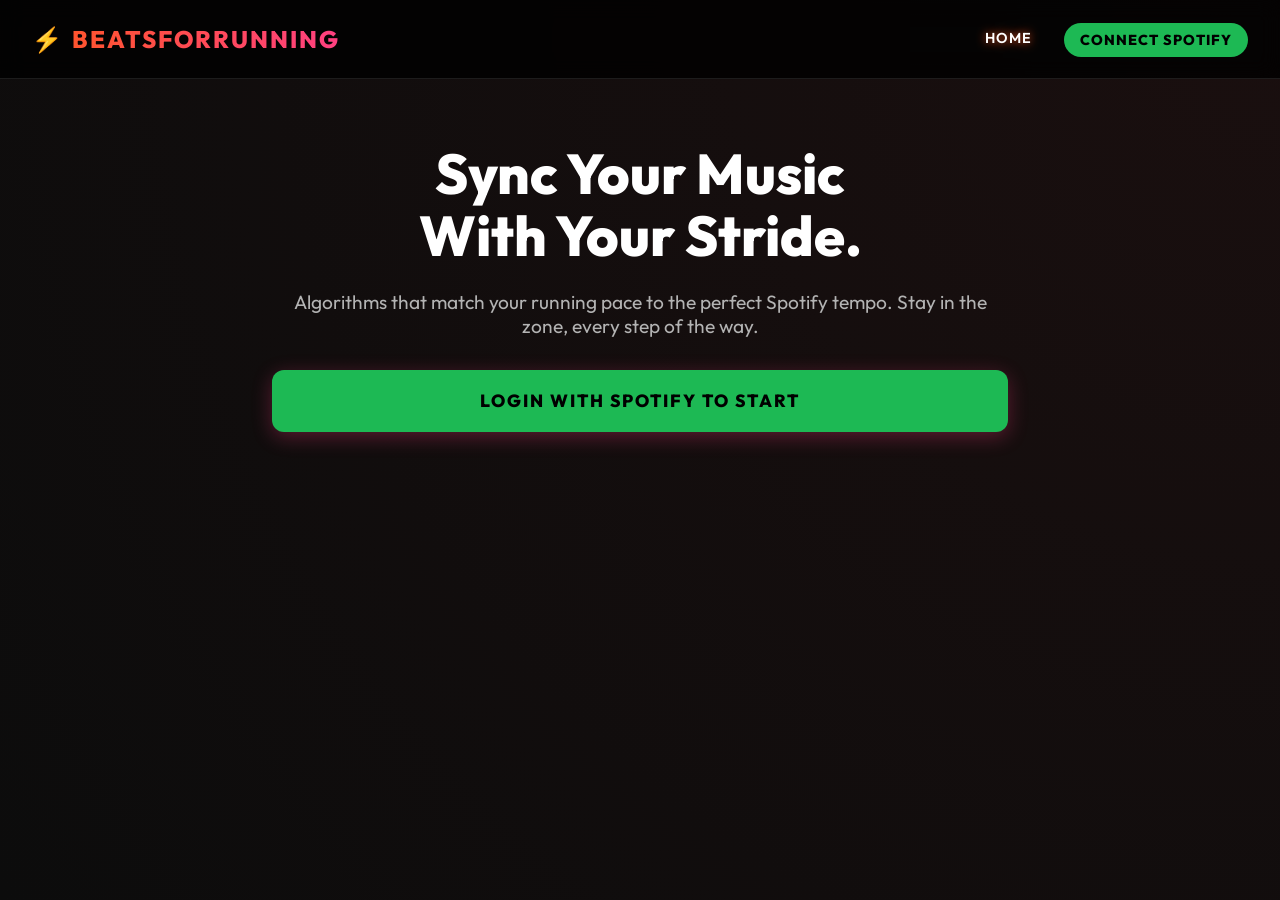
==== commit d30e3f4a: "feat: Add Spotify login requirement and SEO improvements. Fix formatting and type errors." ====
--- a/index.html
+++ b/index.html
@@ -4,7 +4,28 @@
 <head>
   <meta charset="UTF-8" />
   <meta name="viewport" content="width=device-width, initial-scale=1" />
-  <link rel="icon" href="/favicon.ico" type="image/x-icon">
+  <meta name="description"
+    content="Sync your music with your stride. BeatsForRunning matches your pace to the perfect high-energy Spotify tracks for an optimal running experience." />
+
+  <!-- Open Graph / Facebook -->
+  <meta property="og:type" content="website" />
+  <meta property="og:url" content="https://www.pacebeats.run/" />
+  <meta property="og:title" content="BeatsForRunning | Sync Your Stride" />
+  <meta property="og:description"
+    content="Sync your music with your stride. Algorithms that match your running pace to high-energy Spotify tracks. Level up your run now." />
+  <meta property="og:image" content="https://www.pacebeats.run/static/og_preview.png" />
+  <meta property="og:image:width" content="1200" />
+  <meta property="og:image:height" content="630" />
+
+  <!-- Twitter -->
+  <meta property="twitter:card" content="summary_large_image" />
+  <meta property="twitter:url" content="https://www.pacebeats.run/" />
+  <meta property="twitter:title" content="BeatsForRunning | Sync Your Stride" />
+  <meta property="twitter:description"
+    content="Sync your music with your stride. Algorithms that match your running pace to high-energy Spotify tracks. Level up your run now." />
+  <meta property="twitter:image" content="https://www.pacebeats.run/static/og_preview.png" />
+
+  <link rel="icon" href="/static/favicon.png" type="image/png">
   <title>BeatsForRunning | Sync Your Stride</title>
   <link href="https://fonts.googleapis.com/css2?family=Outfit:wght@300;400;600;800&display=swap" rel="stylesheet">
   <style>
@@ -23,6 +44,10 @@
       box-sizing: border-box;
       margin: 0;
       padding: 0;
+    }
+
+    .hidden {
+      display: none !important;
     }
 
     body {
@@ -327,9 +352,14 @@
     <h1>Sync Your Music <br>With Your Stride.</h1>
     <p>Algorithms that match your running pace to the perfect Spotify tempo. Stay in the zone, every step of the way.
     </p>
+    <div id="hero-login-container">
+      <a href="/login" class="btn-generate"
+        style="background: var(--spotify-green); color: black; padding: 1.2rem 2.5rem; text-decoration: none; display: inline-block; font-size: 1.1rem;">Login
+        with Spotify to Start</a>
+    </div>
   </section>
 
-  <div class="main-container">
+  <div class="main-container hidden" id="main-app-container">
     <div class="glass-card">
       <form id="playlistForm">
         <div class="form-group">
